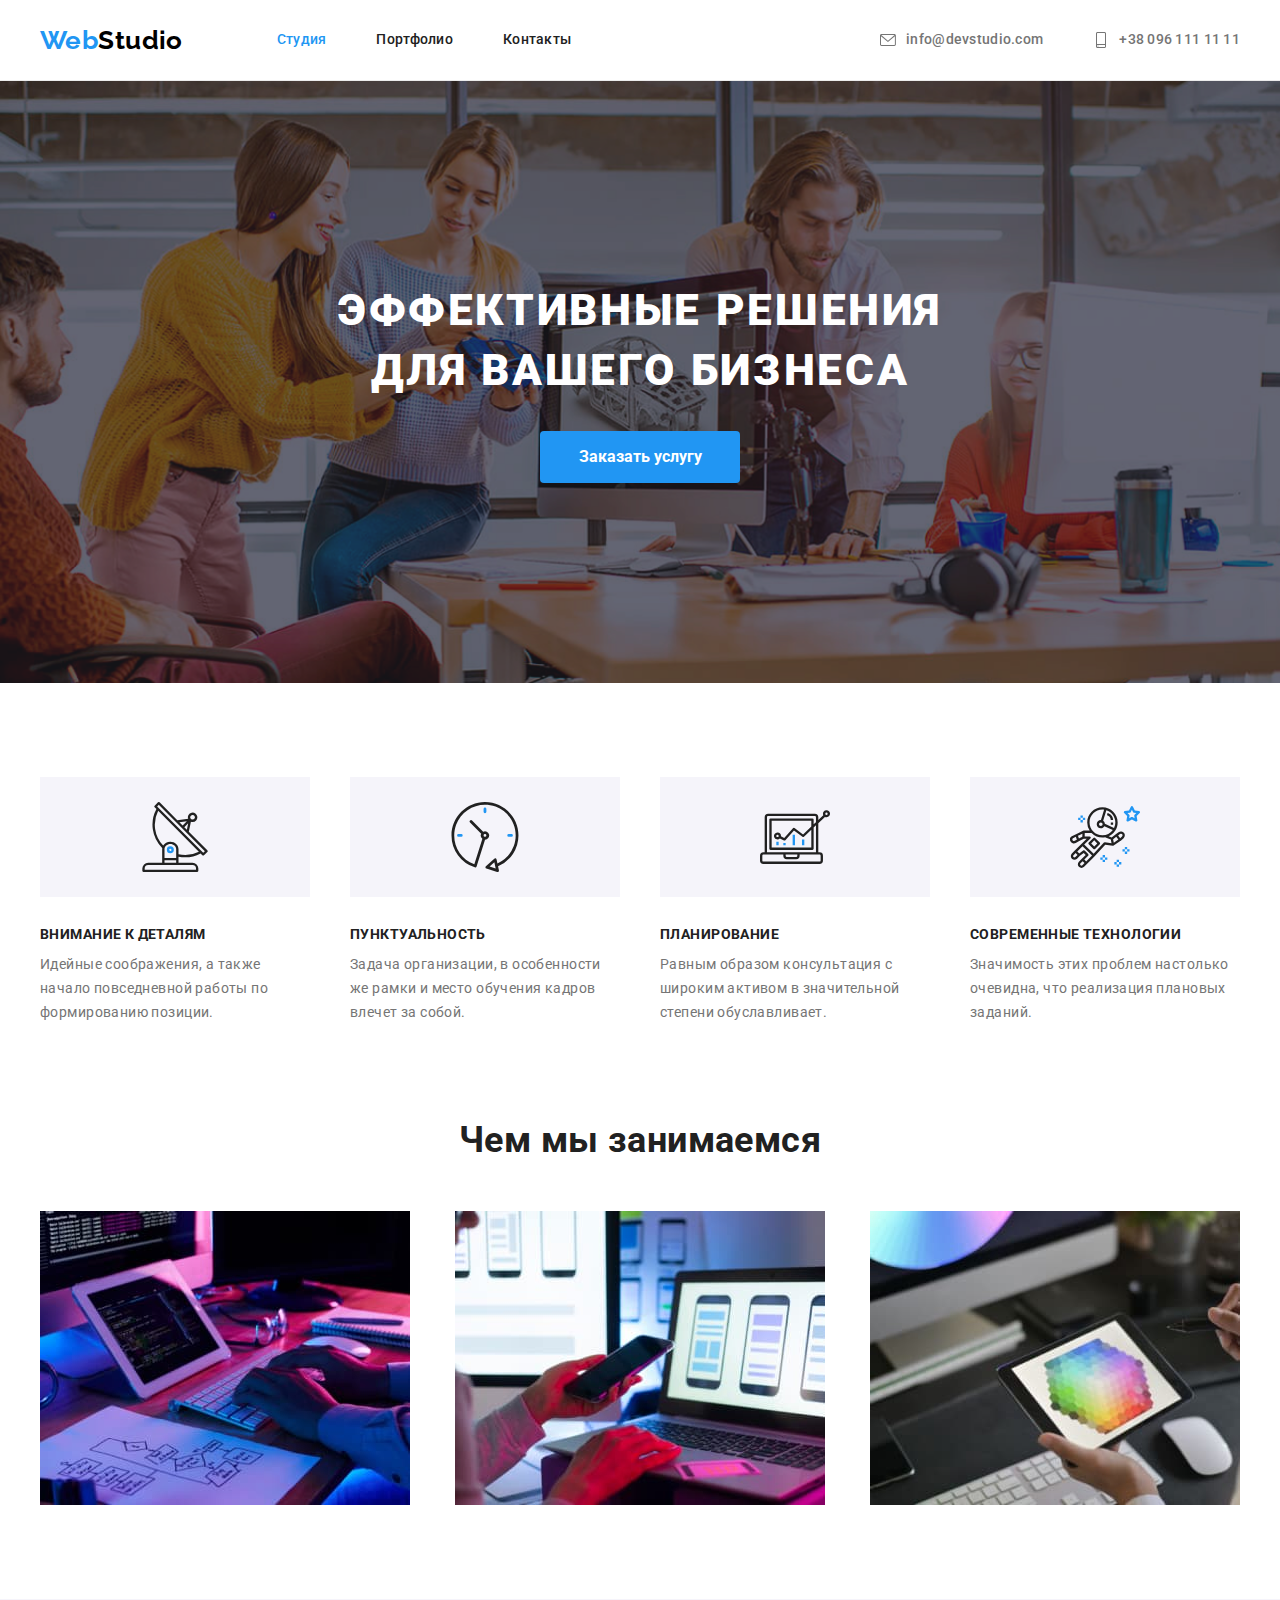
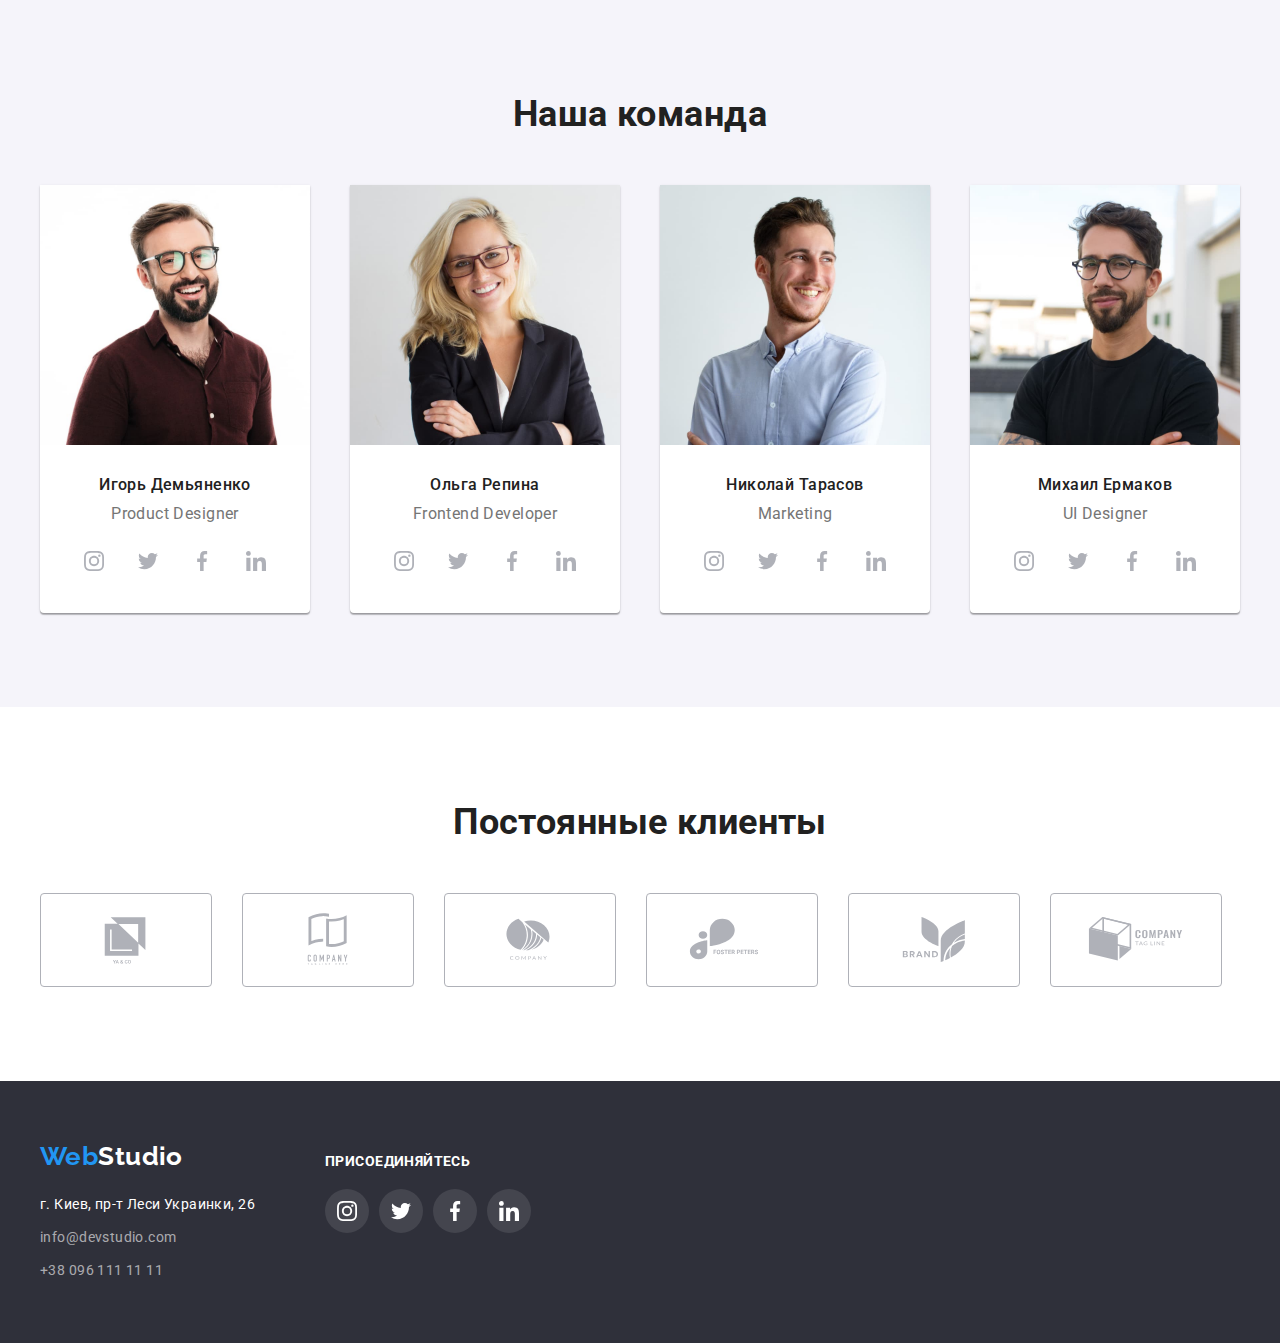
==== index.html @ e57b264e "Initial commit" ====
<!DOCTYPE html>
<html lang="ru">

<head>
    <meta charset="UTF-8">
    <meta http-equiv="X-UA-Compatible" content="IE=edge">
    <meta name="viewport" content="width=device-width, initial-scale=1.0">
    <title>Module 02</title>
    <!-- Project fonts -->
    <link rel="preconnect" href="https://fonts.googleapis.com">
    <link rel="preconnect" href="https://fonts.gstatic.com" crossorigin>
    <link
        href="https://fonts.googleapis.com/css2?family=Raleway:wght@700&family=Roboto:wght@400;500;700;900&display=swap"
        rel="stylesheet">
    <!-- Normalize -->
    <link rel="stylesheet" href="https://cdnjs.cloudflare.com/ajax/libs/modern-normalize/1.1.0/modern-normalize.min.css"
        integrity="sha512-wpPYUAdjBVSE4KJnH1VR1HeZfpl1ub8YT/NKx4PuQ5NmX2tKuGu6U/JRp5y+Y8XG2tV+wKQpNHVUX03MfMFn9Q=="
        crossorigin="anonymous" referrerpolicy="no-referrer" />
    <!-- Custom styles -->
    <link rel="stylesheet" href="./css/styles.css">
</head>

<body>
    <!-- Шапка -->
    <header class="header">
        <div class="container header-container">
            <a class="logo header-logo" href="./index.html">Web<span class="logo-studio">Studio</span></a>
            <nav class="navigation">
                <ul class="list navigation-header">
                    <li class="navigation-item">
                        <a class="link current link-navigation" href="./index.html">Студия</a>
                    </li>
                    <li class="navigation-item">
                        <a class="link link-navigation" href="./portfolio.html">Портфолио</a>
                    </li>
                    <li class="navigation-item">
                        <a class="link link-navigation" href="">Контакты</a>
                    </li>
                </ul>
            </nav>
            <ul class="list contact-header">
                <li class="item">
                    <a class="link link-contact-header" href="mailto:info@devstudio.com">
                        <svg class="email-icon">
                            <use href="./images/icon/sprite.svg#envelop"></use>
                        </svg>
                        info@devstudio.com
                    </a>
                </li>
                <li class="item">
                    <a class="link link-contact-header" href="tel:+380961111111">
                        <svg class="tel-icon">
                            <use href="./images/icon/sprite.svg#smartphone" width="16" height="16"></use>
                        </svg>
                        +38 096 111 11 11
                    </a>
                </li>
            </ul>
        </div>
    </header>
    <main>
        <!-- Герой -->
        <section class="hero">
            <div class="container hero-container">
                <h1 class="hero-title">Эффективные решения<br />для вашего бизнеса</h1>
                <button class="btn hero-btn" type="button">Заказать услугу</button>
            </div>
        </section>
        <!-- Переваги -->
        <section class="benefits section">
            <div class="container">
                <h2 class="hidden">Преимущества</h2>
                <ul class="list list-benefits">
                    <li class="item">
                        <div class="benefits-icon">
                            <svg width="70" height="70" aria-label="antenna">
                                <use href="./images/icon/sprite.svg#antenna" width="70" height="70"></use>
                            </svg>
                        </div>
                        <h3 class="title title-benefits">Внимание к деталям</h3>
                        <p>Идейные соображения, а также начало повседневной работы по формированию позиции.</p>
                    </li>
                    <li class="item">
                        <div class="benefits-icon">
                            <svg width="70" height="70" aria-label="clock">
                                <use href="./images/icon/sprite.svg#clock" width="70" height="70"></use>
                            </svg>
                        </div>
                        <h3 class="title title-benefits">Пунктуальность</h3>
                        <p>Задача организации, в особенности же рамки и место обучения кадров влечет за собой.</p>
                    </li>
                    <li class="item">
                        <div class="benefits-icon">
                            <svg width="70" height="70" aria-label="diagram">
                                <use href="./images/icon/sprite.svg#diagram" width="70" height="70"></use>
                            </svg>
                        </div>
                        <h3 class="title title-benefits">Планирование</h3>
                        <p>Равным образом консультация с широким активом в значительной степени обуславливает.</p>
                    </li>
                    <li class="item">
                        <div class="benefits-icon">
                            <svg width="70" height="70" aria-label="astronaut">
                                <use href="./images/icon/sprite.svg#astronaut" width="70" height="70"></use>
                            </svg>
                        </div>
                        <h3 class="title title-benefits">Современные технологии</h3>
                        <p>Значимость этих проблем настолько очевидна, что реализация плановых заданий.</p>
                    </li>
                </ul>
            </div>
        </section>
        <!-- Чим займаються -->
        <section class="work section">
            <div class="container">
                <h2 class="title title-work">Чем мы занимаемся</h2>
                <ul class="list list-work">
                    <li class="item">
                        <img src="./images/icon1.jpg" alt="Создание сайтов" width="370">
                    </li>
                    <li class="item">
                        <img src="./images/icon2.jpg" alt="Разработка приложений" width="370">
                    </li>
                    <li class="item">
                        <img src="./images/icon3.jpg" alt="Дизайн сайтов" width="370">
                    </li>
                </ul>
            </div>
        </section>
        <!-- Наша команда -->
        <section class="team section">
            <div class="container container-team">
                <h2 class="title-team">Наша команда</h2>
                <ul class="list list-team">
                    <li class="item">
                        <figure class="figure">
                            <img src="./images/ihor.jpg" alt="Игорь Демьяненко" width="270">
                            <figcaption class="figcaption">
                                <h3 class="title">Игорь Демьяненко</h3>
                                <p class="text">Product Designer</p>
                                <ul class="list list-team-icons">
                                    <li class="item-icons">
                                        <a class="link-team-icons" href="">
                                            <svg width="20" height="20">
                                                <use href="./images/icon/sprite.svg#instagram"></use>
                                            </svg>
                                        </a>
                                    </li>
                                    <li class="item-icons">
                                        <a class="link-team-icons" href="">
                                            <svg width="20" height="20">
                                                <use href="./images/icon/sprite.svg#twitter"></use>
                                            </svg>
                                        </a>
                                    </li>
                                    <li class="item-icons">
                                        <a class="link-team-icons" href="">
                                            <svg width="20" height="20">
                                                <use href="./images/icon/sprite.svg#facebook"></use>
                                            </svg>
                                        </a>
                                    </li>
                                    <li class="item-icons">
                                        <a class="link-team-icons" href="">
                                            <svg width="20" height="20">
                                                <use href="./images/icon/sprite.svg#linkedin"></use>
                                            </svg>
                                        </a>
                                    </li>
                                </ul>
                            </figcaption>
                        </figure>
                    </li>
                    <li class="item">
                        <figure class="figure">
                            <img src="./images/olha.jpg" alt="Ольга Репина" width="270">
                            <figcaption class="figcaption">
                                <h3 class="title">Ольга Репина</h3>
                                <p class="text">Frontend Developer</p>
                                <ul class="list list-team-icons">
                                    <li class="item-icons">
                                        <a class="link-team-icons" href="">
                                            <svg width="20" height="20">
                                                <use href="./images/icon/sprite.svg#instagram"></use>
                                            </svg>
                                        </a>
                                    </li>
                                    <li class="item-icons">
                                        <a class="link-team-icons" href="">
                                            <svg width="20" height="20">
                                                <use href="./images/icon/sprite.svg#twitter"></use>
                                            </svg>
                                        </a>
                                    </li>
                                    <li class="item-icons">
                                        <a class="link-team-icons" href="">
                                            <svg width="20" height="20">
                                                <use href="./images/icon/sprite.svg#facebook"></use>
                                            </svg>
                                        </a>
                                    </li>
                                    <li class="item-icons">
                                        <a class="link-team-icons" href="">
                                            <svg width="20" height="20">
                                                <use href="./images/icon/sprite.svg#linkedin"></use>
                                            </svg>
                                        </a>
                                    </li>
                                </ul>
                            </figcaption>
                        </figure>
                    </li>
                    <li class="item">
                        <figure class="figure">
                            <img src="./images/nik.jpg" alt="Николай Тарасов" width="270">
                            <figcaption class="figcaption">
                                <h3 class="title">Николай Тарасов</h3>
                                <p class="text">Marketing</p>
                                <ul class="list list-team-icons">
                                    <li class="item-icons">
                                        <a class="link-team-icons" href="">
                                            <svg width="20" height="20">
                                                <use href="./images/icon/sprite.svg#instagram"></use>
                                            </svg>
                                        </a>
                                    </li>
                                    <li class="item-icons">
                                        <a class="link-team-icons" href="">
                                            <svg width="20" height="20">
                                                <use href="./images/icon/sprite.svg#twitter"></use>
                                            </svg>
                                        </a>
                                    </li>
                                    <li class="item-icons">
                                        <a class="link-team-icons" href="">
                                            <svg width="20" height="20">
                                                <use href="./images/icon/sprite.svg#facebook"></use>
                                            </svg>
                                        </a>
                                    </li>
                                    <li class="item-icons">
                                        <a class="link-team-icons" href="">
                                            <svg width="20" height="20">
                                                <use href="./images/icon/sprite.svg#linkedin"></use>
                                            </svg>
                                        </a>
                                    </li>
                                </ul>
                            </figcaption>
                        </figure>
                    </li>
                    <li class="item">
                        <figure class="figure">
                            <img src="./images/misha.jpg" alt="Михаил Ермаков" width="270">
                            <figcaption class="figcaption">
                                <h3 class="title">Михаил Ермаков</h3>
                                <p class="text">UI Designer</p>
                                <ul class="list list-team-icons">
                                    <li class="item-icons">
                                        <a class="link-team-icons" href="">
                                            <svg width="20" height="20">
                                                <use href="./images/icon/sprite.svg#instagram"></use>
                                            </svg>
                                        </a>
                                    </li>
                                    <li class="item-icons">
                                        <a class="link-team-icons" href="">
                                            <svg width="20" height="20">
                                                <use href="./images/icon/sprite.svg#twitter"></use>
                                            </svg>
                                        </a>
                                    </li>
                                    <li class="item-icons">
                                        <a class="link-team-icons" href="">
                                            <svg width="20" height="20">
                                                <use href="./images/icon/sprite.svg#facebook"></use>
                                            </svg>
                                        </a>
                                    </li>
                                    <li class="item-icons">
                                        <a class="link-team-icons" href="">
                                            <svg width="20" height="20">
                                                <use href="./images/icon/sprite.svg#linkedin"></use>
                                            </svg>
                                        </a>
                                    </li>
                                </ul>
                            </figcaption>
                        </figure>
                    </li>
                </ul>
            </div>
        </section>
        <!-- Постоянные клиенты -->
        <section class="clients section">
            <div class="container container-clients">
                <h2 class="title title-clients">Постоянные клиенты</h2>
                <ul class="list list-logo">
                    <li class="item">
                        <a class="link-logo" href="">
                            <svg width="106" height="60">
                                <use href="./images/icon/sprite.svg#logo1"></use>
                            </svg>
                        </a>
                    </li>
                    <li class="item">
                        <a class="link-logo" href="">
                            <svg width="106" height="60">
                                <use href="./images/icon/sprite.svg#logo2"></use>
                            </svg>
                        </a>
                    <li class="item">
                        <a class="link-logo" href="">
                            <svg width="106" height="60">
                                <use href="./images/icon/sprite.svg#logo3"></use>
                            </svg>
                        </a>
                    </li>
                    <li class="item">
                        <a class="link-logo" href="">
                            <svg width="106" height="60">
                                <use href="./images/icon/sprite.svg#logo4"></use>
                            </svg>
                        </a>
                    </li>
                    <li class="item">
                        <a class="link-logo" href="">
                            <svg width="106" height="60">
                                <use href="./images/icon/sprite.svg#logo5"></use>
                            </svg>
                        </a>
                    </li>
                    <li class="item">
                        <a class="link-logo" href="">
                            <svg width="106" height="60">
                                <use href="./images/icon/sprite.svg#logo6"></use>
                            </svg>
                        </a>
                    </li>
                </ul>
            </div>
        </section>

    </main>
    <!-- Підвал -->
    <footer class="footer">
        <div class="container">
            <div class="footer-container">
                <div class="footer-container-address">
                    <a href="./index.html" class="logo">Web<span class="footer-logo-studio">Studio</span></a>
                    <ul class="list footer-list-address">
                        <li class="item">
                            <address class="footer-address">г. Киев, пр-т Леси Украинки, 26</address>
                        </li>
                        <li class="item"><a class="link link-contact-footer"
                                href="mailto:info@devstudio.com">info@devstudio.com</a></li>
                        <li class="item"><a class="link link-contact-footer" href="tel:+380961111111">+38 096 111 11
                                11</a>
                        </li>
                    </ul>
                </div>
                <div class="social-networks-footer">
                    <h2 class="footer-title">присоединяйтесь</h2>
                    <ul class="list list-footer-icons">
                        <li class="item item-footer-icons">
                            <a class="link-footer-icons" href="">
                                <svg width="20" height="20">
                                    <use href="./images/icon/sprite.svg#instagram"></use>
                                </svg>
                            </a>
                        </li>
                        <li class="item item-footer-icons">
                            <a class="link-footer-icons" href="">
                                <svg width="20" height="20">
                                    <use href="./images/icon/sprite.svg#twitter"></use>
                                </svg>
                            </a>
                        </li>
                        <li class="item item-footer-icons">
                            <a class="link-footer-icons" href="">
                                <svg width="20" height="20">
                                    <use href="./images/icon/sprite.svg#facebook"></use>
                                </svg>
                            </a>
                        </li>
                        <li class="item item-footer-icons">
                            <a class="link-footer-icons" href="">
                                <svg width="20" height="20">
                                    <use href="./images/icon/sprite.svg#linkedin"></use>
                                </svg>
                            </a>
                        </li>

                    </ul>
                </div>
            </div>
        </div>
    </footer>
</body>

</html>
---- css/styles.css ----
/* ======================= */
/*        VARIABLES*/
/* ======================= */
:root {
    /* main */
    --main-color: #757575;
    --white-color: #ffffff;
    --blue-color: #2196F3;
    --black-color: #000000;
    --title-color: #212121;
    --grey-cl-icons: #AFB1B8;
    --background-black-color: #2F303A;
    --bg-grey-cl: #C4C4C4;
    --link-contact-footer: rgba(255, 255, 255, 0.6);
    --bg-cl-footer-icons: rgba(255, 255, 255, 0.1);
    --bg-cl-hero-btn-hover: #188CE8;
    --brd-bot-header: #ECECEC;
    /* portfolio */
    --background-color-portfolio-btn: #F5F4FA;
    --brd-cl-portfolio-fig: #EEEEEE;

}

/* ================== */
/*        BODY */
/* ================== */
body {
    margin: 0;

    font-family: Roboto, sans-serif;
    /* font-style: normal;
    font-weight: 400; */
    font-size: 14px;
    line-height: 1.71;

    letter-spacing: 0.03em;

    color: var(--main-color);
    background-color: var(--white-color);
}

/* Секції */
.section {
    padding-top: 94px;
    padding-bottom: 94px;
}

/* Контейнер */
.container {
    /* outline: 1px solid red; */
    width: 1200px;

    padding-left: 15px;
    padding-right: 15px;

    margin-left: auto;
    margin-right: auto;
}

/* h1,h2,h3,h4,h5,h6,p / margin: 0 */
h1,
h2,
h3,
h4,
h5,
h6,
p {
    margin: 0;
}

img {
    display: block;
}

/* list */
.list {
    list-style: none;

    margin: 0;
    padding: 0;
}

/* link */
.link {
    text-decoration: none;
}

/* button */
.btn {
    font-family: inherit;
    cursor: pointer;
}

/* Приховані заголовки */
.hidden {
    /* display: none; */
    position: absolute;
    white-space: nowrap;
    width: 1px;
    height: 1px;
    overflow: hidden;
    border: 0;
    padding: 0;
    clip: rect(0 0 0 0);
    clip-path: inset(50%);
    margin: -1px;
}

.title {
    font-weight: 700;
    font-size: 36px;
    line-height: 1.17;
    text-align: center;

    color: var(--title-color);
}

/* ================== */
/*        HEADER */
/* ================== */
.header {
    border-bottom: 1px solid var(--brd-bot-header);
}

/* Контейнер Flex */

.header-container {
    display: flex;
    align-items: center;
}

/* logo */
.header-logo {
    margin-right: 94px;
}

.logo {
    font-family: Raleway, sans-serif;
    font-weight: 700;
    font-size: 26px;
    line-height: 1.19;

    text-decoration: none;

    color: var(--blue-color);
}

.logo-studio {
    color: var(--black-color);
}

/* header-navigation */
.navigation-header {
    display: flex;
    align-items: center;
}

.navigation-item:not(:last-child) {
    margin-right: 50px;
}

.link-navigation {
    display: block;
    padding-top: 32px;
    padding-bottom: 32px;

    font-weight: 500;

    line-height: 1.14;
    letter-spacing: 0.02em;

    color: var(--title-color);

}

/* contact-header */
.contact-header {
    display: flex;
    margin-left: auto;
}

.link-contact-header {
    /* display: block; */
    display: flex;
    padding-top: 32px;
    padding-bottom: 32px;

    font-weight: 500;

    line-height: 1.14;
    letter-spacing: 0.02em;

    color: var(--main-color);
    fill: var(--main-color);
}

.contact-header .item:not(:last-child) {
    margin-right: 50px;
}

.link-contact-header:focus,
.link-contact-header:hover,
.link-navigation:focus,
.link-navigation:hover {
    color: var(--blue-color);
    fill: var(--blue-color);
}

.current {
    color: var(--blue-color);
}

.email-icon {
    width: 16px;
    height: 16px;
    margin-right: 10px;
}

.tel-icon {
    width: 16px;
    height: 16px;
    margin-right: 10px;
}

/* ================== */
/*       FOOTER */
/* ================== */

.footer {
    /* min-width: 1600px; */

    margin-left: auto;
    margin-right: auto;
    padding-top: 60px;
    padding-bottom: 60px;

    background-color: var(--background-black-color);
}

.footer-list-address {
    margin-top: 20px;
}

.footer-list-address .item:not(:last-child) {
    margin-bottom: 9px;
}

/* Logo */
.footer-logo-studio {
    color: var(--white-color);
}

/* address */
.footer-address {
    font-style: normal;
    color: var(--white-color);
}

.link-contact-footer {
    color: var(--link-contact-footer);
}

.footer-container {
    display: flex;
}

.footer-container-address {
    margin-right: 70px;
}

/* social-networks */
.social-networks-footer {
    margin-top: 12px;
    /* align-items: baseline; */
}

.footer-title {

    font-weight: 700;
    font-size: 14px;
    line-height: 1.17;
    text-transform: uppercase;


    color: var(--white-color);

    /* margin-top: 12px; */
    margin-bottom: 20px;
}

.link-footer-icons {
    display: flex;
    justify-content: center;
    align-items: center;
    width: 44px;
    height: 44px;

    background-color: var(--bg-cl-footer-icons);
    border-radius: 50%;
    fill: var(--white-color);


}

.link-footer-icons:hover {

    background-color: var(--blue-color);
    border-radius: 50%;
}

.list-footer-icons {
    display: flex;
    max-height: 44px;
    /* background-color: teal; */
}

.item-footer-icons:not(:last-child) {
    margin-right: 10px;
}


/* =============================================== */
/*                      MAIN */
/* =============================================== */
/* ================== */
/*       HERO */
/* ================== */
.hero {
    padding-top: 200px;
    padding-bottom: 200px;
    margin-left: auto;
    margin-right: auto;
    /* min-width: 1600px; */

    background-position: center;
    background-repeat: no-repeat;
    background-size: cover;

    background-color: var(--bg-grey-cl);
    background-image: url(../images/hero/hero-bg.png),
        url(../images/hero/hero-img.png);

}

.hero-container {
    text-align: center;

}

/* title */
.hero-title {
    margin-bottom: 30px;

    font-weight: 900;
    font-size: 44px;
    line-height: 1.36;

    letter-spacing: 0.06em;
    text-transform: uppercase;

    color: #FFFFFF;
}

/* button */
.hero-btn {
    display: inline-block;

    padding: 10px 32px;
    min-width: 200px;
    border: 1px solid transparent;
    border-radius: 4px;
    text-align: center;


    font-weight: 700;
    font-size: 16px;
    line-height: 1.88;

    color: var(--white-color);

    background-color: var(--blue-color);
}

.hero-btn:focus,
.hero-btn:hover {
    background-color: var(--bg-cl-hero-btn-hover);
}

/* ================== */
/*     BENEFITS */
/* ================== */
.benefits {
    padding-bottom: 0;
}

.list-benefits {
    display: flex;
    justify-content: space-between;
    /* margin-bottom: -94px; */
}

.list-benefits .item {
    margin-right: 30px;
    width: 270px;
}

.list-benefits .item:last-child {
    margin-right: 0;
}

.benefits-icon {
    display: flex;
    justify-content: center;
    align-items: center;
    width: 100%;
    height: 120px;

    margin-bottom: 30px;

    background-color: var(--background-color-portfolio-btn);
}





/* title */
.title-benefits {
    margin-bottom: 10px;

    font-weight: 700;
    font-size: 14px;
    line-height: 1.14;
    text-transform: uppercase;
    text-align: left;

    color: var(--title-color);
}

/* ================== */
/*    WHAT WE DO */
/* ================== */
.title-work {
    margin-bottom: 50px;

    font-weight: 700;
    font-size: 36px;
    line-height: 1.17;
    text-align: center;

    color: var(--title-color);
}

.list-work {
    display: flex;
    justify-content: space-between;
}

.list-work .item:not(:last-child) {
    margin-right: 30px;
}

/* ================== */
/*      OUR TEAM */
/* ================== */
.list-team {
    display: flex;
    justify-content: space-between;
}

.team {
    /* min-width: 1600px; */

    margin-left: auto;
    margin-right: auto;

    background-color: var(--background-color-portfolio-btn);
}

.figure {
    margin: 0;
    box-shadow: 0px 1px 3px rgba(0, 0, 0, 0.12),
        0px 1px 1px rgba(0, 0, 0, 0.14),
        0px 2px 1px rgba(0, 0, 0, 0.2);
    border-radius: 0px 0px 4px 4px;
    background-color: var(--white-color);
}

.figcaption {
    padding-top: 30px;
    padding-bottom: 30px;
}

.list-team .item:not(:last-child) {
    margin-right: 30px;
}

.list-team .title {
    margin-bottom: 10px;
}

.list-team .text {
    margin-bottom: 16px;
}


/* title */
.title-team {
    margin-bottom: 50px;

    font-weight: 700;
    font-size: 36px;
    line-height: 1.17;
    text-align: center;

    color: var(--title-color);
}

.team .title {
    font-weight: 500;
    font-size: 16px;
    line-height: 1.19;

    text-align: center;

    color: var(--title-color);
}

.text {
    font-size: 16px;
    line-height: 1.19;

    text-align: center;
}

.list-team-icons {
    display: flex;
    width: 206px;
    height: 44px;

    margin-left: auto;
    margin-right: auto;
    justify-content: center;
    align-items: center;

}

.item-icons:not(:last-child) {
    margin-right: 10px;
}

.link-team-icons {
    display: flex;
    justify-content: center;
    align-items: center;

    width: 44px;
    height: 44px;

    /* background-color: teal; */

    fill: var(--grey-cl-icons);
}


.link-team-icons:hover,
.link-team-icons:focus {
    fill: var(--white-color);
    background-color: var(--bg-cl-hero-btn-hover);
    border-radius: 50%;
}

/*==================*/
/*      CLIENTS */
/* ================== */

.title-clients {
    margin-bottom: 50px;
}

.list-logo {
    display: flex;
}

.link-logo {
    display: flex;
    justify-content: center;
    align-items: center;

    width: 170px;
    height: 92px;

    /* padding: 16px 32px; */

    border: 1px solid #AFB1B8;
    border-radius: 4px;

    fill: var(--grey-cl-icons);

    /* background-color: teal; */
}

.list-logo .item:not(:last-child) {
    margin-right: 30px;
}

.link-logo:hover,
.link-logo:focus {
    border: 1px solid var(--blue-color);
    fill: var(--blue-color);
}

/* =============================================== */
/*                      PORTFOLIO */
/* =============================================== */

/* button */
.list-button {
    display: flex;
    justify-content: center;

    margin-bottom: 50px;
}

.portfolio .item:not(:last-child) {
    margin-right: 8px;
}

.portfolio-btn {
    padding: 6px 22px;
    border: 1px solid transparent;
    border-radius: 4px;

    font-weight: 500;
    font-size: 16px;
    line-height: 1.62;

    text-align: center;

    color: var(--title-color);
    background-color: var(--background-color-portfolio-btn);
}

.portfolio-btn:focus,
.portfolio-btn:hover {
    background-color: var(--blue-color);
    color: var(--white-color);
    box-shadow: 0px 3px 1px rgba(0, 0, 0, 0.1),
        0px 1px 2px rgba(0, 0, 0, 0.08),
        0px 2px 2px rgba(0, 0, 0, 0.12);
}

.current-portfolio {
    background-color: var(--blue-color);
    color: var(--white-color);
}

/* cards */
.list-portfolio {
    display: flex;
    flex-wrap: wrap;
    justify-content: center;
}

.figcaption-portfolio {
    padding-top: 20px;
    padding-bottom: 20px;
    padding-left: 24px;
    padding-right: 24px;
}

.portfolio-item {
    border: 1px solid var(--brd-cl-portfolio-fig);
    margin-right: 30px;
    margin-bottom: 30px;

    background-color: var(--white-color);
}

.portfolio-item:nth-child(3n) {
    margin-right: 0;
}

.portfolio-item:nth-last-child(-n+3) {
    margin-bottom: 0;
}

.portfolio-item:hover,
.portfolio-item:focus {
    box-shadow: 0px 1px 1px rgba(0, 0, 0, 0.12),
        0px 4px 4px rgba(0, 0, 0, 0.06),
        1px 4px 6px rgba(0, 0, 0, 0.16);
}

.portfolio-figure {
    margin: 0;

    /* background-color: tomato; */
}

.title-cards {
    margin-bottom: 4px;

    font-weight: 700;
    font-size: 18px;
    line-height: 2;

    letter-spacing: 0.06em;

    color: var(--title-color);
}

.text-cards {
    font-size: 16px;
    line-height: 1.88;

    color: var(--main-color);
}
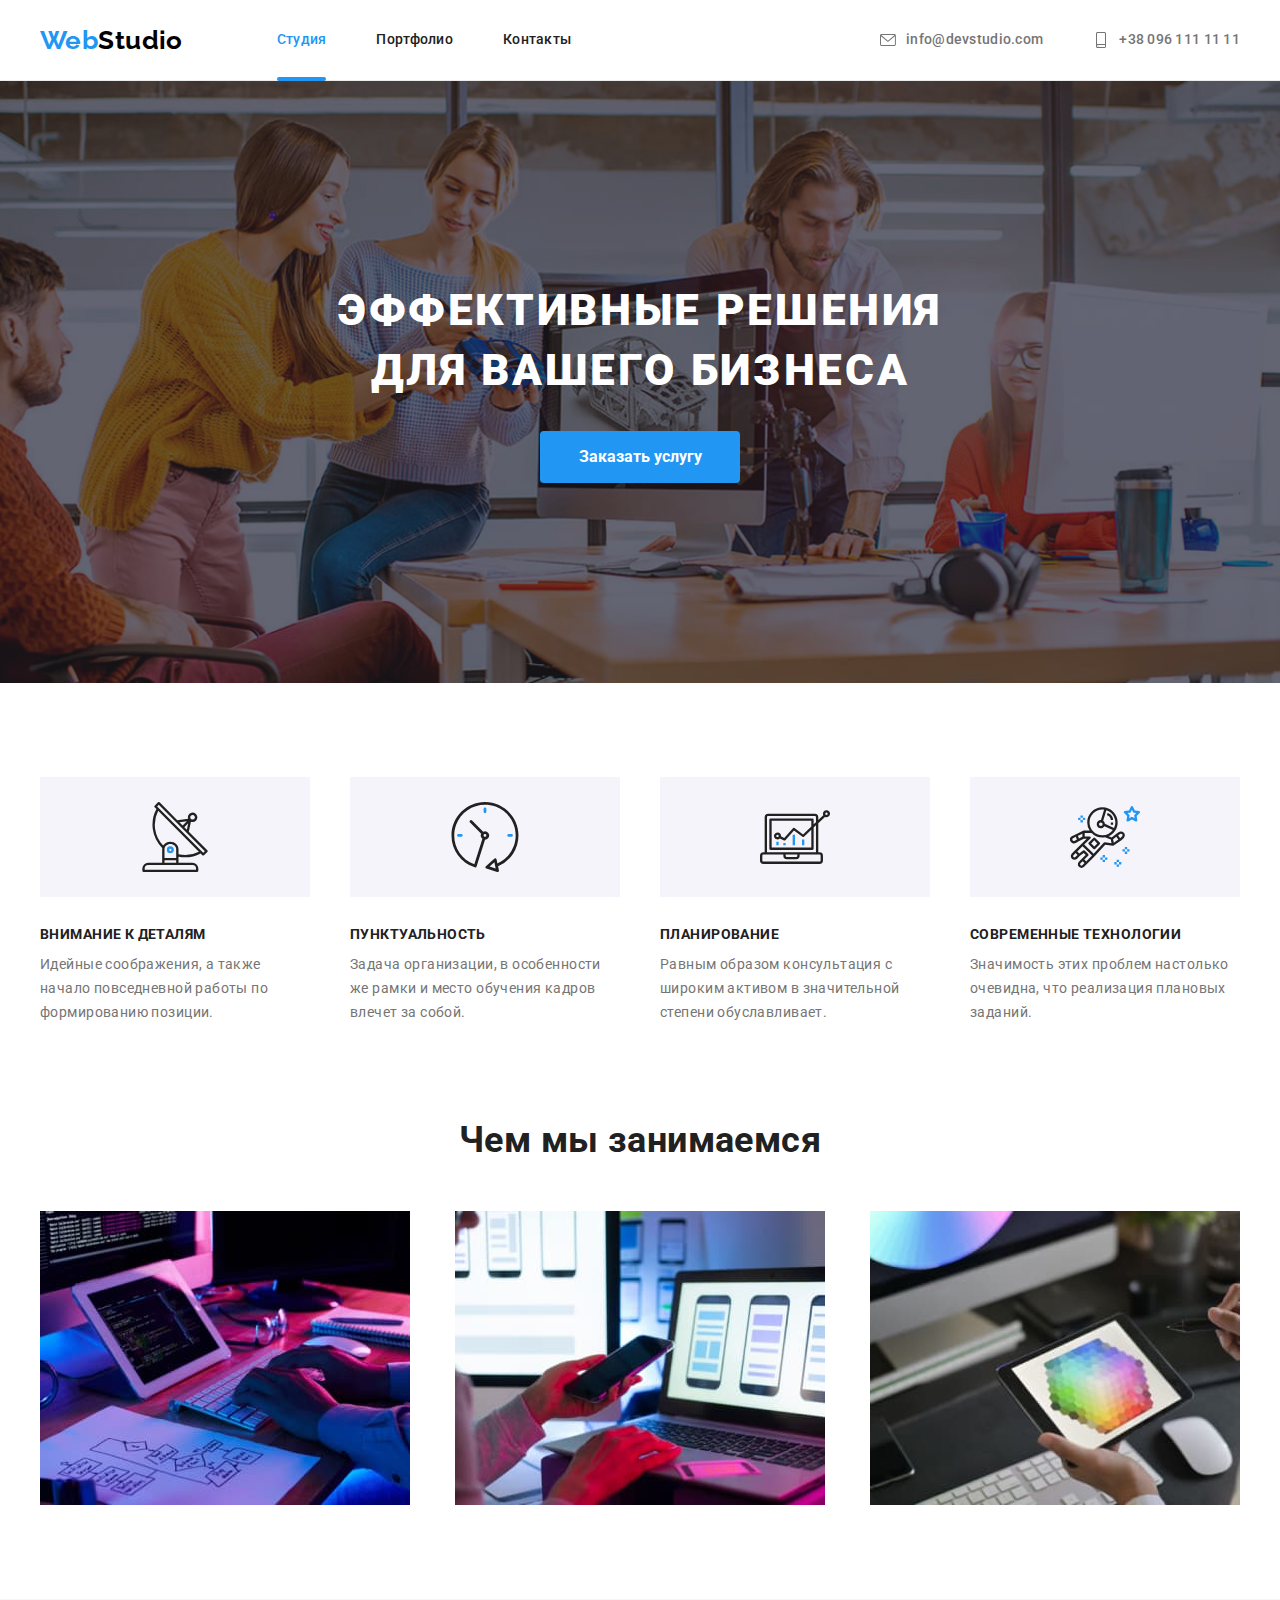
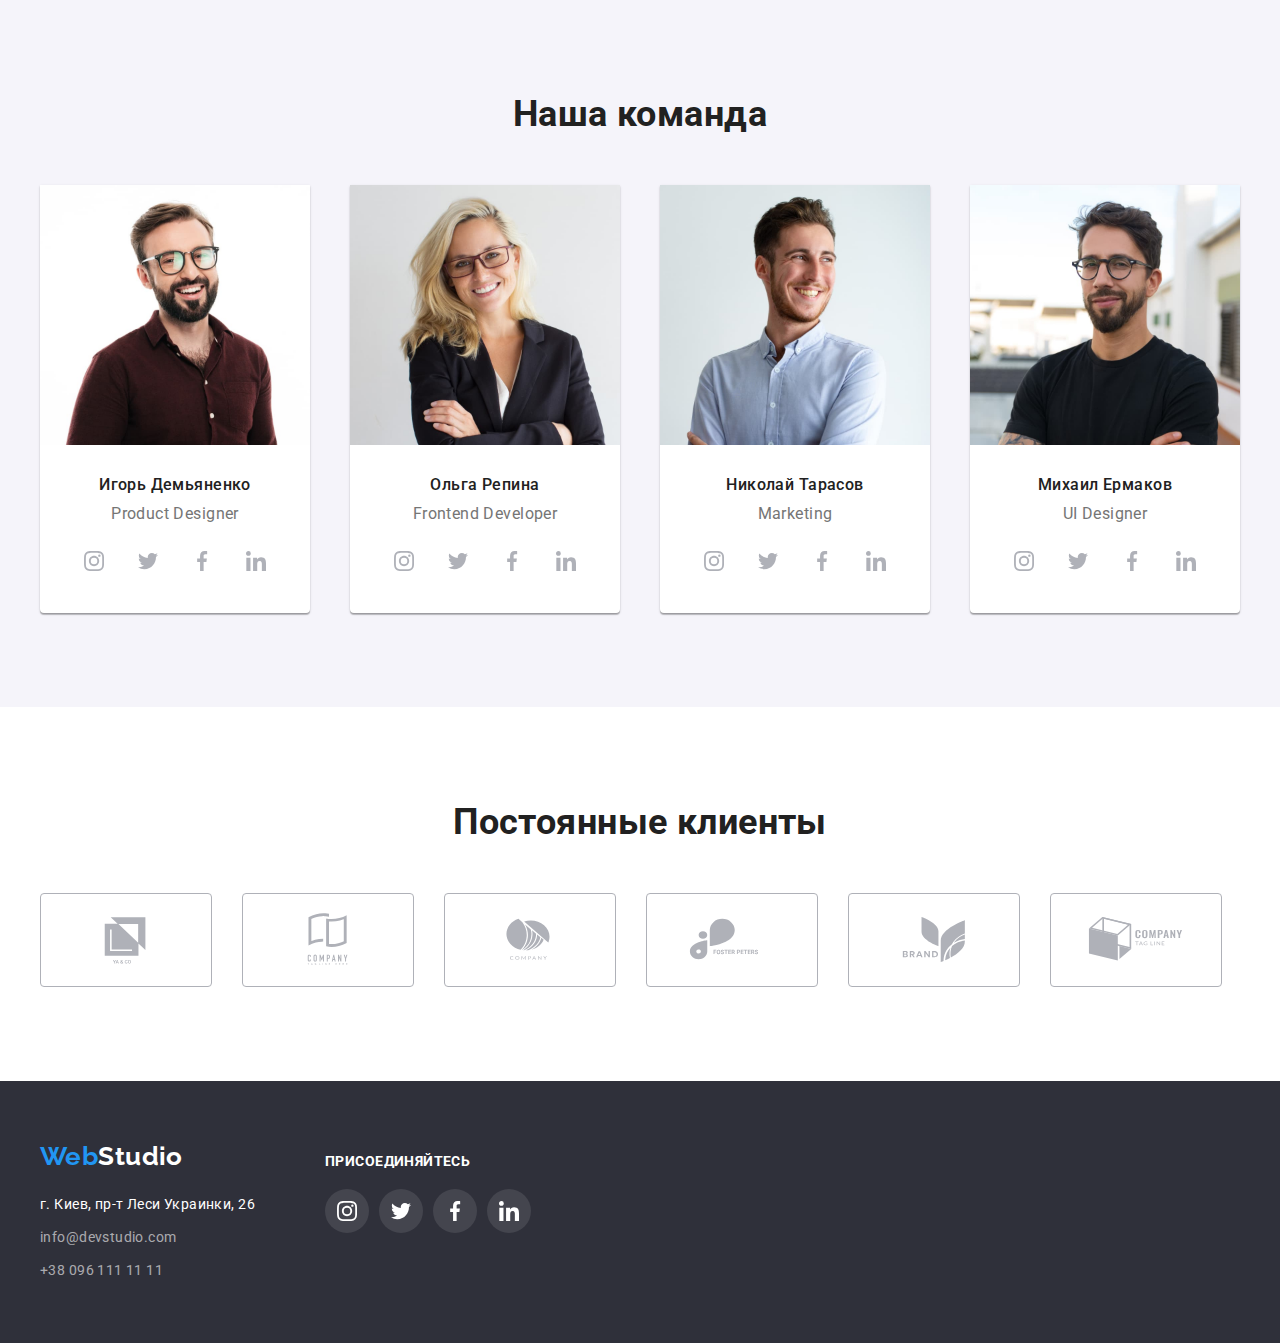
==== commit b196dda4: "Створює підкреслення у link-navigation" ====
--- a/index.html
+++ b/index.html
@@ -28,7 +28,9 @@
             <nav class="navigation">
                 <ul class="list navigation-header">
                     <li class="navigation-item">
-                        <a class="link current link-navigation" href="./index.html">Студия</a>
+                        <a class="link current link-navigation" href="./index.html">
+                            Студия
+                        </a>
                     </li>
                     <li class="navigation-item">
                         <a class="link link-navigation" href="./portfolio.html">Портфолио</a>
--- a/css/styles.css
+++ b/css/styles.css
@@ -160,18 +160,20 @@
 }
 
 .link-navigation {
+    position: relative;
+
     display: block;
     padding-top: 32px;
     padding-bottom: 32px;
 
     font-weight: 500;
-
     line-height: 1.14;
     letter-spacing: 0.02em;
 
     color: var(--title-color);
 
 }
+
 
 /* contact-header */
 .contact-header {
@@ -206,9 +208,40 @@
     fill: var(--blue-color);
 }
 
+/* Підкреслення */
+.link-navigation:hover::after,
+.link-navigation:focus::after {
+    position: absolute;
+
+    content: "";
+    display: block;
+    height: 4px;
+    width: 100%;
+    background-color: var(--blue-color);
+
+    bottom: -1px;
+    left: 0;
+    border-radius: 2px;
+}
+
 .current {
     color: var(--blue-color);
 }
+
+.current::after {
+    position: absolute;
+
+    content: "";
+    display: block;
+    height: 4px;
+    width: 100%;
+    background-color: var(--blue-color);
+
+    bottom: -1px;
+    left: 0;
+    border-radius: 2px;
+}
+
 
 .email-icon {
     width: 16px;
@@ -339,6 +372,7 @@
     background-color: var(--bg-grey-cl);
     background-image: url(../images/hero/hero-bg.png),
         url(../images/hero/hero-img.png);
+
 
 }
 
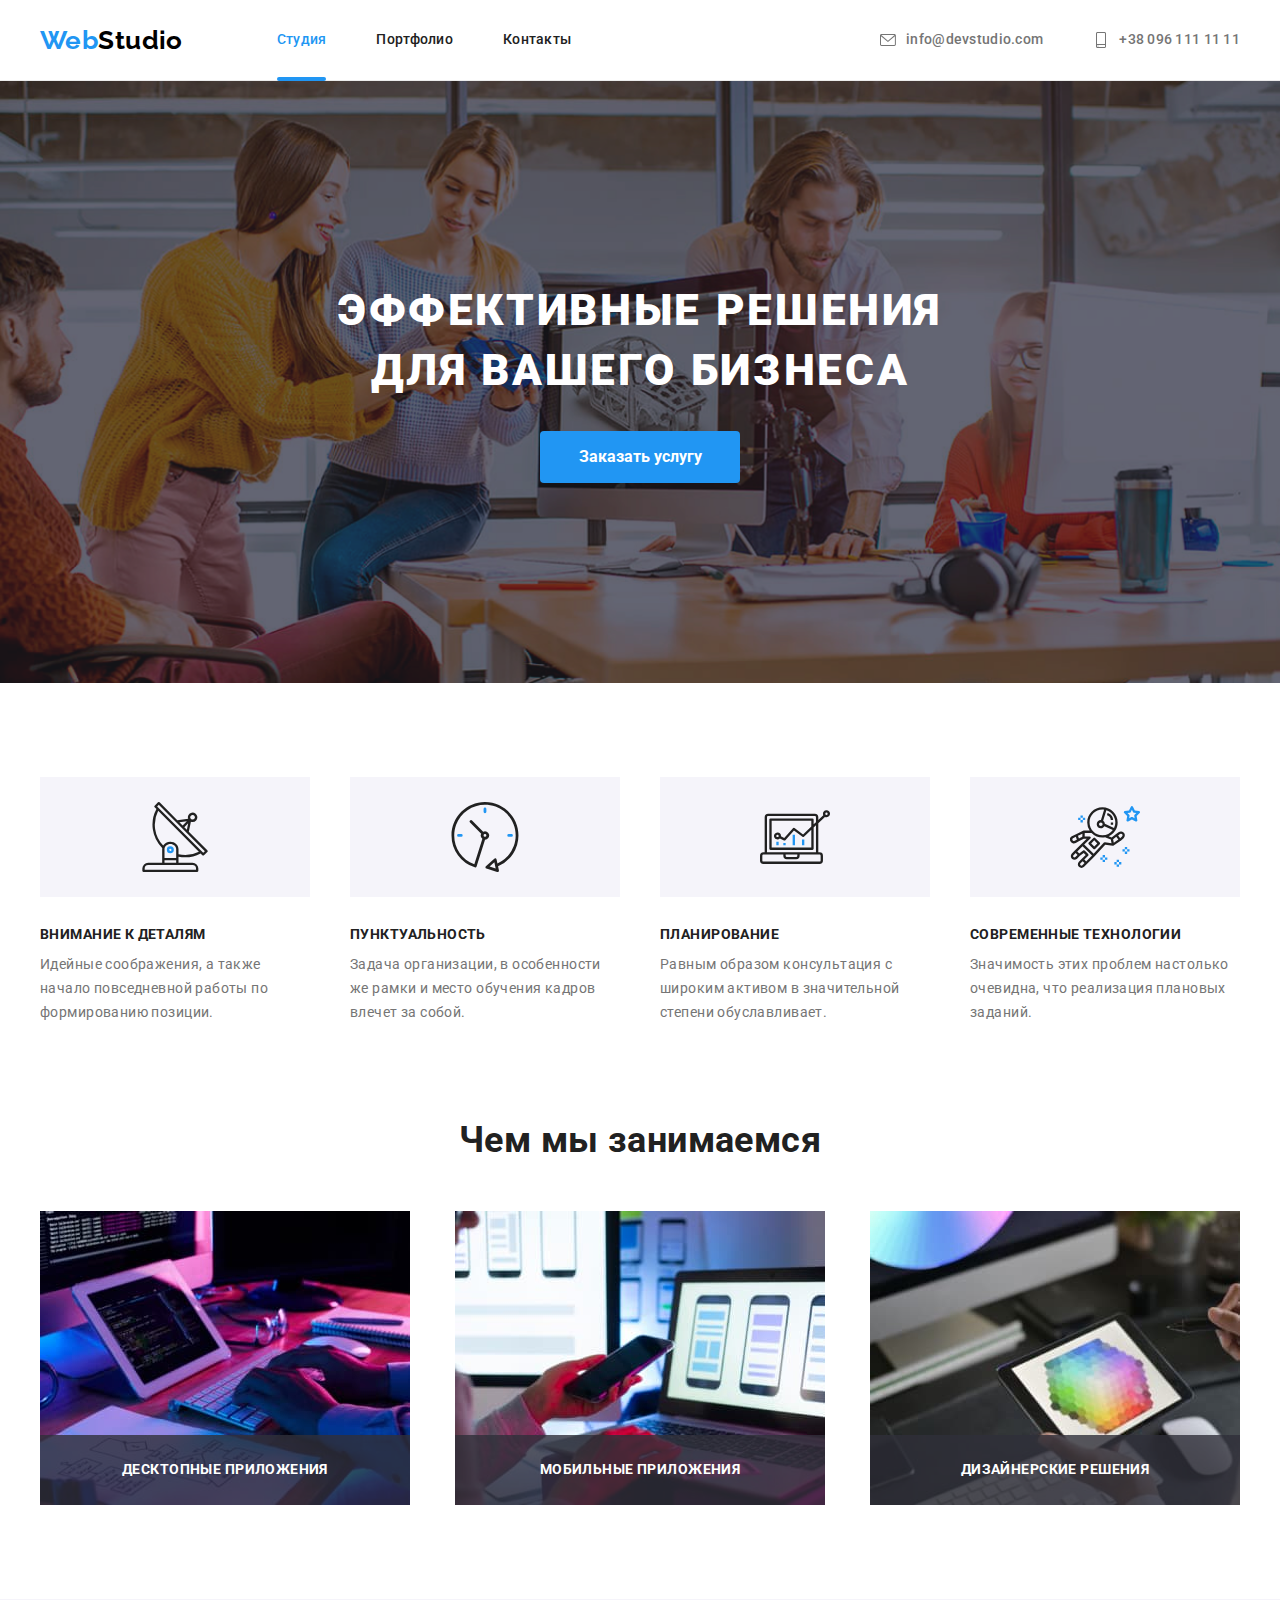
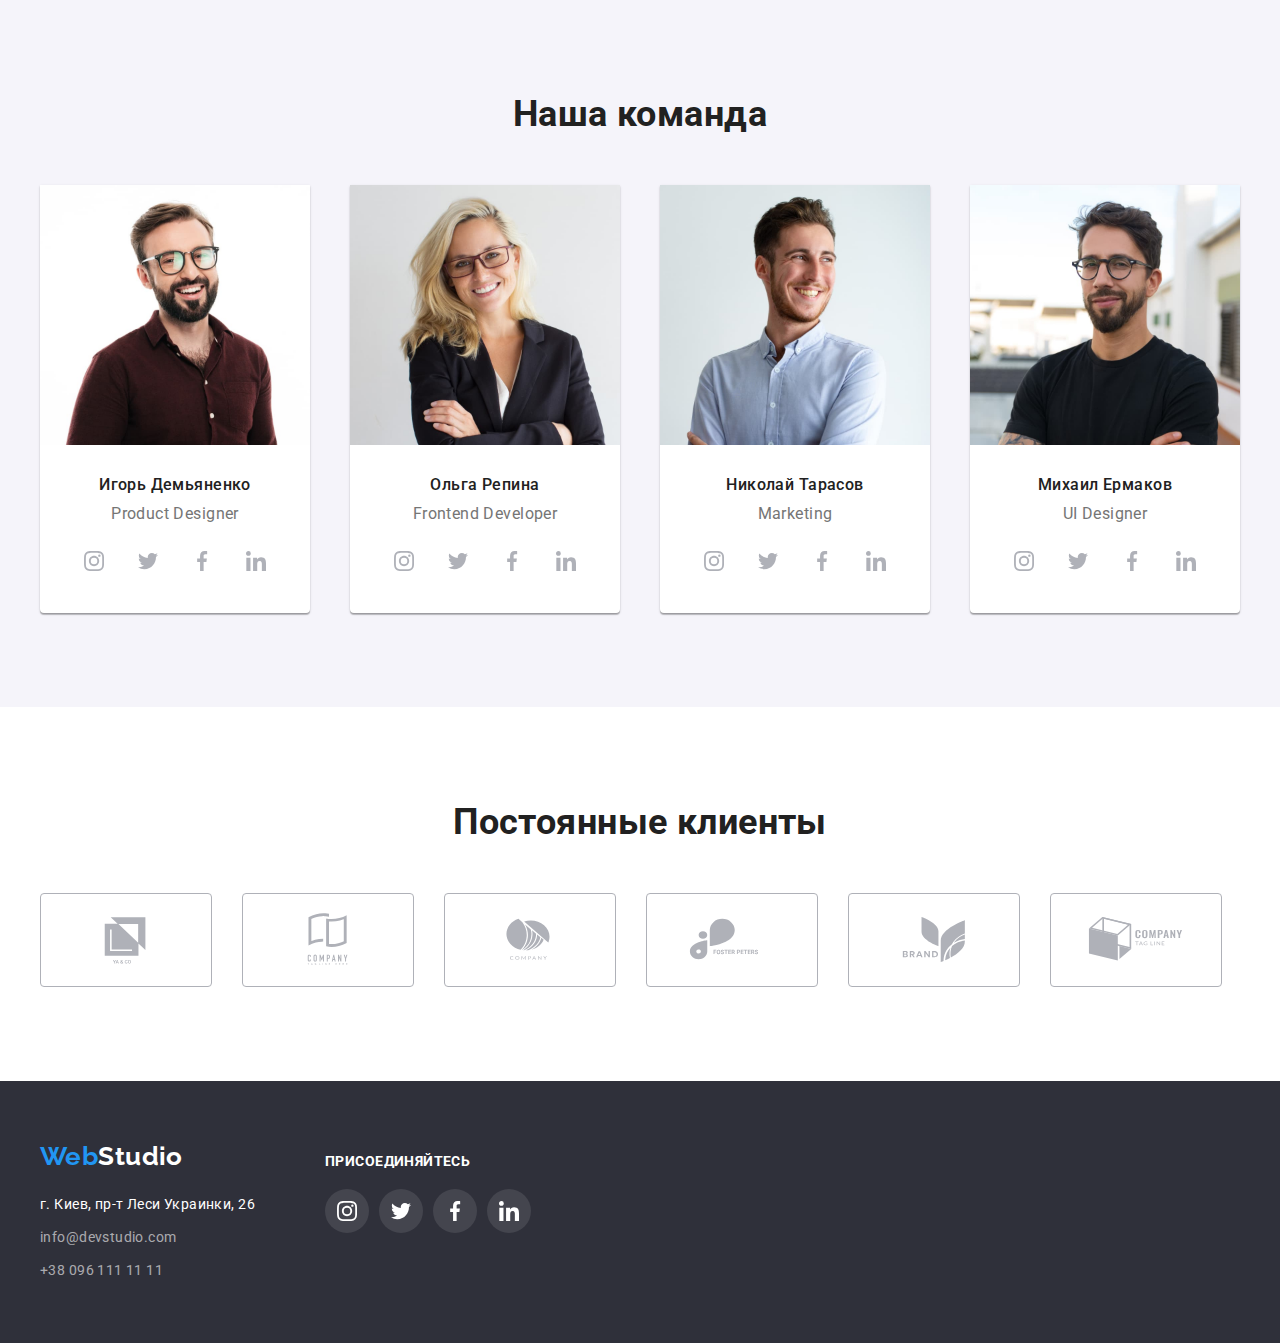
==== commit ba25ac8f: "Створює опис зображень img-work-description" ====
--- a/index.html
+++ b/index.html
@@ -119,12 +119,15 @@
                 <ul class="list list-work">
                     <li class="item">
                         <img src="./images/icon1.jpg" alt="Создание сайтов" width="370">
+                        <p class="img-work-description">Десктопные приложения</p>
                     </li>
                     <li class="item">
                         <img src="./images/icon2.jpg" alt="Разработка приложений" width="370">
+                        <p class="img-work-description">Мобильные приложения</p>
                     </li>
                     <li class="item">
                         <img src="./images/icon3.jpg" alt="Дизайн сайтов" width="370">
+                        <p class="img-work-description">Дизайнерские решения</p>
                     </li>
                 </ul>
             </div>
--- a/css/styles.css
+++ b/css/styles.css
@@ -15,9 +15,12 @@
     --bg-cl-footer-icons: rgba(255, 255, 255, 0.1);
     --bg-cl-hero-btn-hover: #188CE8;
     --brd-bot-header: #ECECEC;
+    --bg-work-description: rgba(47, 48, 58, 0.8);
     /* portfolio */
     --background-color-portfolio-btn: #F5F4FA;
     --brd-cl-portfolio-fig: #EEEEEE;
+
+
 
 }
 
@@ -494,6 +497,35 @@
     margin-right: 30px;
 }
 
+/* Опис зображень */
+.list-work .item {
+    position: relative;
+}
+
+.img-work-description {
+    display: flex;
+    width: 100%;
+    height: 70px;
+    background-color: var(--bg-work-description);
+
+    justify-content: center;
+    align-items: center;
+
+    position: absolute;
+    left: 0;
+    bottom: 0;
+
+    font-weight: 700;
+    font-size: 14px;
+    line-height: 1.14;
+    text-transform: uppercase;
+
+    color: var(--white-color);
+
+}
+
+
+
 /* ================== */
 /*      OUR TEAM */
 /* ================== */
